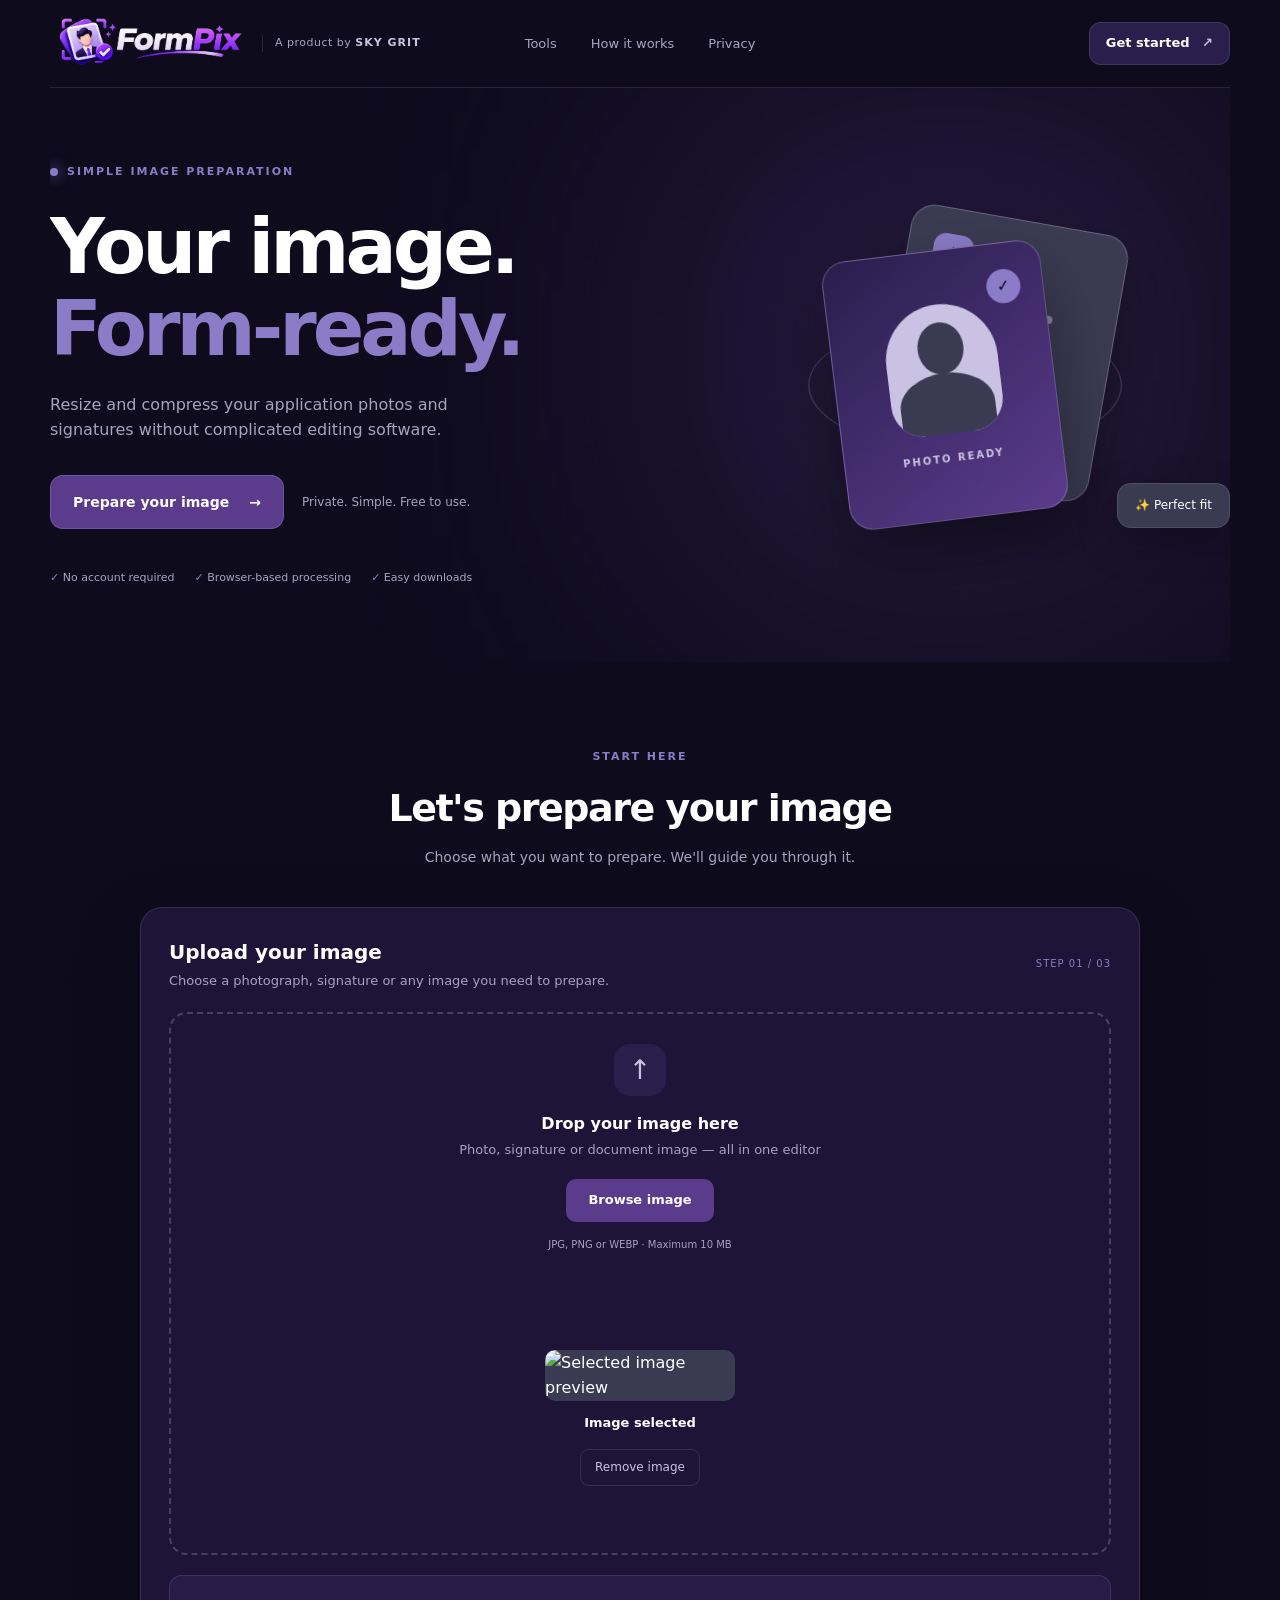
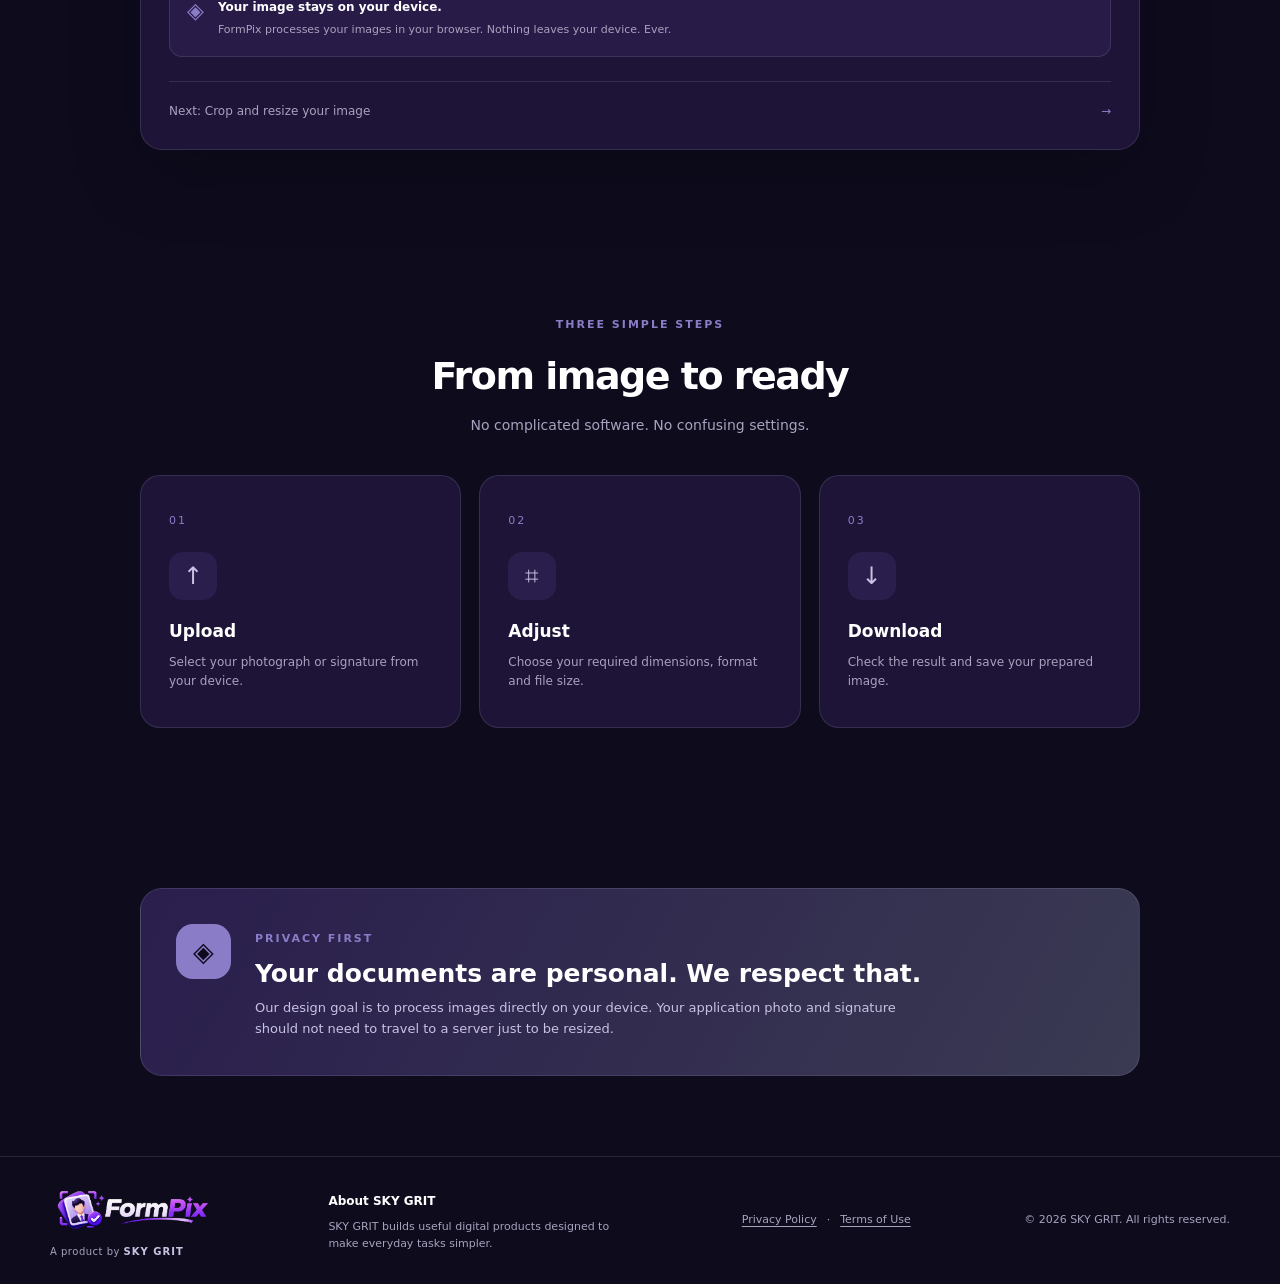
==== index.html @ 6050abe6 "Initial commit for FormPix" ====
<!DOCTYPE html>
<html lang="en">

<head>
    <meta charset="UTF-8">
    <meta name="viewport" content="width=device-width, initial-scale=1.0">
    <meta name="theme-color" content="#0E0B1D">
    <meta name="description"
        content="FormPix — Free online tool to resize and compress passport photo, application photo, and signature image to exact KB and pixel size. No upload needed. Works in browser.">
    <title>FormPix — Resize & Compress Photo to KB Online Free | SKY GRIT</title>

    <!-- SEO: Open Graph (WhatsApp/Facebook preview) -->
    <meta property="og:title" content="FormPix — Resize Photo to KB Online Free">
    <meta property="og:description"
        content="Compress passport photo, application photo or signature to exact file size in seconds. Free, private, browser-based.">
    <meta property="og:type" content="website">
    <meta property="og:image" content="assets/images/logo.png">
    <meta property="og:image" content="https://TERI-WEBSITE-URL.com/assets/images/logo.png">
    <meta property="og:url" content="https://TERI-WEBSITE-URL.com">
    <meta name="twitter:card" content="summary_large_image">
    <meta name="twitter:title" content="FormPix — Resize Photo to KB Online Free">
    <meta name="twitter:description"
        content="Compress passport photo or signature to exact KB. Free, private, browser-based.">

    <!-- SEO: Keywords (minor but helpful) -->
    <meta name="keywords"
        content="resize photo to KB online, compress passport photo, reduce image size KB, application photo resize, signature image compress, photo size reducer free">

    <!-- SEO: Structured Data (Google rich result ke liye) -->
    <script type="application/ld+json">
    {
      "@context": "https://schema.org",
      "@type": "WebApplication",
      "name": "FormPix",
      "description": "Free online tool to resize and compress application photos and signatures to exact KB and pixel dimensions.",
      "applicationCategory": "UtilitiesApplication",
      "operatingSystem": "Any",
      "offers": { "@type": "Offer", "price": "0" },
      "author": { "@type": "Organization", "name": "SKY GRIT" }
    }
    </script>
    <link rel="icon"
        href="data:image/svg+xml,<svg xmlns='http://www.w3.org/2000/svg' viewBox='0 0 100 100'><rect width='100' height='100' rx='22' fill='%235A3B8C'/><text y='72' x='50' text-anchor='middle' font-size='58' font-family='system-ui'>📷</text></svg>">
    <link rel="stylesheet" href="css/styles.css">
    <script src="js/app.js" defer></script>
</head>

<body>
    <header class="navbar">
        <a class="brand" href="#" aria-label="FormPix by SKY GRIT home">
            <img src="assets/images/logo.png" alt="FormPix" class="brand-logo">
            <span class="brand-byline">A product by <strong>SKY GRIT</strong></span>
        </a>

        <nav class="nav-links" aria-label="Main navigation">
            <a href="#tools">Tools</a>
            <a href="#how-it-works">How it works</a>
            <a href="#privacy">Privacy</a>
        </nav>

        <a href="#upload" class="nav-button">Get started <span>↗</span></a>
    </header>

    <main>
        <section class="hero">
            <div class="hero-glow"></div>

            <div class="hero-content">
                <div class="eyebrow">
                    <span class="status-dot"></span>
                    SIMPLE IMAGE PREPARATION
                </div>

                <h1>
                    Your image.<br>
                    <span>Form-ready.</span>
                </h1>

                <p class="hero-description">
                    Resize and compress your application photos and signatures
                    without complicated editing software.
                </p>

                <div class="hero-actions">
                    <a href="#upload" class="primary-button">
                        Prepare your image <span>→</span>
                    </a>
                    <span class="privacy-note">Private. Simple. Free to use.</span>
                </div>

                <div class="hero-features">
                    <span>✓ No account required</span>
                    <span>✓ Browser-based processing</span>
                    <span>✓ Easy downloads</span>
                </div>
            </div>

            <div class="hero-art" aria-hidden="true">
                <div class="art-orbit orbit-one"></div>
                <div class="art-orbit orbit-two"></div>

                <div class="art-card art-back">
                    <div class="art-file-icon">✦</div>
                    <div class="art-line"></div>
                    <div class="art-line short"></div>
                </div>

                <div class="art-card art-front">
                    <div class="art-photo">
                        <div class="art-head"></div>
                        <div class="art-body"></div>
                    </div>
                    <div class="art-check">✓</div>
                    <div class="art-caption">PHOTO READY</div>
                </div>

                <div class="floating-tag">✨ Perfect fit</div>
            </div>
        </section>

        <section class="workspace-section" id="upload">
            <div class="section-heading">
                <span class="section-label">START HERE</span>
                <h2>Let's prepare your image</h2>
                <p>Choose what you want to prepare. We'll guide you through it.</p>
            </div>

            <div class="workspace">
                <div class="upload-content">
                    <div class="upload-intro">
                        <div>
                            <h3 id="upload-title">Upload your image</h3>
                            <p id="upload-description">
                                Choose a photograph, signature or any image you need to prepare.
                            </p>
                        </div>
                        <span class="step-label">STEP 01 / 03</span>
                    </div>

                    <div class="dropzone" id="dropzone">
                        <input type="file" id="file-input" accept="image/jpeg,image/png,image/webp" hidden>

                        <div class="upload-placeholder" id="upload-placeholder">
                            <div class="upload-icon">↑</div>
                            <h4>Drop your image here</h4>
                            <p>Photo, signature or document image — all in one editor</p>
                            <button class="choose-button" id="choose-button" type="button">
                                Browse image
                            </button>
                            <span class="file-hint">JPG, PNG or WEBP · Maximum 10 MB</span>
                        </div>

                        <div class="preview-panel" id="preview-panel" hidden>
                            <img id="image-preview" alt="Selected image preview">
                            <div class="preview-info">
                                <strong id="file-name">Image selected</strong>
                                <span id="file-details"></span>
                            </div>
                            <button id="remove-button" class="remove-button" type="button">
                                Remove image
                            </button>
                        </div>
                    </div>

                    <!-- FORMPIX IMAGE EDITOR -->
                    <div class="editor-panel" id="editor-panel" hidden>

                        <div class="editor-heading">
                            <div>
                                <span class="section-label">STEP 02 / 03</span>
                                <h3>Edit your image</h3>
                                <p>Crop, resize and compress your image.</p>
                            </div>
                            <button type="button" id="reset-editor" class="secondary-button">
                                Reset settings
                            </button>
                        </div>

                        <div class="editor-layout">

                            <div class="editor-preview-area">
                                <div class="editor-preview-frame">
                                    <canvas id="editor-canvas"></canvas>
                                </div>
                                <p class="preview-caption">
                                    Preview of your selected image
                                </p>
                            </div>

                            <div class="editor-controls">

                                <div class="control-group">
                                    <label for="crop-ratio">Crop ratio</label>
                                    <select id="crop-ratio">
                                        <option value="original">Original image</option>
                                        <option value="1:1">Square (1:1)</option>
                                        <option value="3:4">Portrait (3:4)</option>
                                        <option value="4:3">Landscape (4:3)</option>
                                        <option value="2:3">Photo (2:3)</option>
                                        <option value="9:16">Story / Reel (9:16)</option>
                                        <option value="16:9">Wide (16:9)</option>
                                        <option value="custom">Custom</option>
                                    </select>
                                    <p class="control-hint">
                                        Choose the shape you need. Adjust the crop position below.
                                    </p>
                                </div>


                                <div class="crop-instructions">
                                    <div>
                                        <strong>Adjust crop area</strong>
                                        <p>Drag inside the selection to move it. Use the edges and corners to resize.
                                        </p>
                                    </div>

                                    <button type="button" id="reset-crop" class="secondary-button">
                                        Reset crop
                                    </button>
                                </div>

                                <p class="control-hint crop-hint">
                                    The highlighted area will be included in your final image.
                                </p>


                                <div class="control-group">
                                    <label>Quick presets</label>
                                    <div style="display:flex; flex-wrap:wrap; gap:8px;">
                                        <button type="button" class="preset-btn" data-w="35" data-h="45" data-kb="50"
                                            data-fmt="image/jpeg" data-ratio="3:4">📷 Passport</button>
                                        <button type="button" class="preset-btn" data-w="200" data-h="230" data-kb="20"
                                            data-fmt="image/jpeg" data-ratio="original">🪪 Aadhaar Photo</button>
                                        <button type="button" class="preset-btn" data-w="300" data-h="300" data-kb="100"
                                            data-fmt="image/jpeg" data-ratio="1:1">📋 UPSC / SSC</button>
                                        <button type="button" class="preset-btn" data-w="140" data-h="60" data-kb="30"
                                            data-fmt="image/jpeg" data-ratio="original">✍️ Signature</button>
                                        <button type="button" class="preset-btn" data-w="400" data-h="400" data-kb="200"
                                            data-fmt="image/jpeg" data-ratio="1:1">📱 Profile Photo</button>
                                    </div>
                                    <p class="control-hint">Click a preset to auto-fill settings for that form type.</p>
                                </div>

                                <div class="control-group">
                                    <label>Output dimensions</label>
                                    <div class="dimension-row">
                                        <div>
                                            <label for="output-width" class="small-label">Width (px)</label>
                                            <input type="number" id="output-width" min="1" max="8000" value="300">
                                        </div>
                                        <span class="dimension-cross">×</span>
                                        <div>
                                            <label for="output-height" class="small-label">Height (px)</label>
                                            <input type="number" id="output-height" min="1" max="8000" value="300">
                                        </div>
                                    </div>

                                    <label class="check-control">
                                        <input type="checkbox" id="lock-ratio" checked>
                                        <span>Keep aspect ratio</span>
                                    </label>
                                </div>

                                <div class="control-group">
                                    <label for="target-kb">Maximum file size (KB)</label>
                                    <input type="number" id="target-kb" min="1" max="10240" placeholder="e.g. 50">
                                    <p class="control-hint">
                                        Leave empty to use the quality setting below.
                                    </p>
                                </div>

                                <div class="control-group">
                                    <label for="output-format">Output format</label>
                                    <select id="output-format">
                                        <option value="image/jpeg">JPG</option>
                                        <option value="image/png">PNG</option>
                                        <option value="image/webp">WEBP</option>
                                    </select>
                                </div>

                                <div class="control-group">
                                    <div class="range-heading">
                                        <label for="quality">Image quality</label>
                                        <span id="quality-value">85%</span>
                                    </div>
                                    <input type="range" id="quality" min="10" max="100" value="85">
                                </div>

                                <button type="button" id="process-button" class="process-button">
                                    Process image →
                                </button>

                                <p id="editor-message" class="editor-message" role="status" aria-live="polite"></p>

                            </div>
                        </div>

                        <div class="result-panel" id="result-panel" hidden>
                            <div class="result-heading">
                                <div>
                                    <span class="section-label">STEP 03 / 03</span>
                                    <h3>Your image is ready</h3>
                                </div>
                                <span class="result-status">✓ Processed</span>
                            </div>

                            <div class="result-content">
                                <img id="result-preview" alt="Processed image preview">

                                <div class="result-details">
                                    <p><strong>Dimensions:</strong> <span id="result-dimensions">—</span></p>
                                    <p><strong>File size:</strong> <span id="result-size">—</span></p>
                                    <p><strong>Format:</strong> <span id="result-format">—</span></p>
                                    <p id="size-result-note"></p>
                                </div>
                            </div>

                            <div style="display:grid; grid-template-columns:1fr auto; gap:10px;">
                                <button type="button" id="download-button" class="process-button">
                                    ↓ Download image
                                </button>
                                <button type="button" id="copy-button" class="process-button"
                                    style="background:var(--deep); border:1px solid var(--border); white-space:nowrap;">
                                    ⧉ Copy
                                </button>
                            </div>
                        </div>

                    </div>
                    <!-- END FORMPIX IMAGE EDITOR -->

                    <div class="privacy-banner">
                        <span class="privacy-icon">◈</span>
                        <div>
                            <strong>Your image stays on your device.</strong>
                            <p>FormPix processes your images in your browser.
                                Nothing leaves your device. Ever.</p>
                        </div>
                    </div>

                    <div class="next-step">
                        <span>Next: Crop and resize your image</span>
                        <span class="next-arrow">→</span>
                    </div>
                </div>
            </div>
        </section>

        <section class="how-section" id="how-it-works">
            <div class="section-heading">
                <span class="section-label">THREE SIMPLE STEPS</span>
                <h2>From image to ready</h2>
                <p>No complicated software. No confusing settings.</p>
            </div>

            <div class="steps-grid">
                <article class="step-card">
                    <div class="step-number">01</div>
                    <div class="step-symbol">↑</div>
                    <h3>Upload</h3>
                    <p>Select your photograph or signature from your device.</p>
                </article>

                <article class="step-card">
                    <div class="step-number">02</div>
                    <div class="step-symbol">⌗</div>
                    <h3>Adjust</h3>
                    <p>Choose your required dimensions, format and file size.</p>
                </article>

                <article class="step-card">
                    <div class="step-number">03</div>
                    <div class="step-symbol">↓</div>
                    <h3>Download</h3>
                    <p>Check the result and save your prepared image.</p>
                </article>
            </div>
        </section>

        <section class="privacy-section" id="privacy">
            <div class="privacy-card">
                <div class="privacy-shield">◈</div>
                <div>
                    <span class="section-label">PRIVACY FIRST</span>
                    <h2>Your documents are personal. We respect that.</h2>
                    <p>
                        Our design goal is to process images directly on your device.
                        Your application photo and signature should not need to travel
                        to a server just to be resized.
                    </p>
                </div>
            </div>
        </section>
    </main>

    <footer class="footer">
        <div class="footer-brand">
            <a class="brand" href="#" aria-label="FormPix by SKY GRIT home">
                <img src="assets/images/logo.png" alt="FormPix" class="brand-logo">
                <span class="brand-byline">A product by <strong>SKY GRIT</strong></span>
            </a>
        </div>

        <div class="footer-about">
            <strong>About SKY GRIT</strong>
            <p>
                SKY GRIT builds useful digital products designed to make
                everyday tasks simpler.
            </p>
        </div>

        <div class="footer-legal">
            <a href="privacy.html">Privacy Policy</a>
            <span>·</span>
            <a href="terms.html">Terms of Use</a>
        </div>

        <span class="footer-copyright">
            © 2026 SKY GRIT. All rights reserved.
        </span>
    </footer>
</body>

</html>
---- css/styles.css ----
:root {
    --night: #0E0B1D;
    --deep: #2A1E4D;
    --purple: #5A3B8C;
    --lavender: #8B7CC7;
    --lilac: #C9C2E3;
    --slate: #3A3A52;

    --white: #FFFFFF;
    --muted: #A9A2BE;
    --border: rgba(201, 194, 227, 0.14);
    --surface: rgba(42, 30, 77, 0.55);
    --radius: 22px;
}

* {
    box-sizing: border-box;
    margin: 0;
    padding: 0;
}

html {
    scroll-behavior: smooth;
}

body {
    background: var(--night);
    color: var(--white);
    font-family: Inter, ui-sans-serif, system-ui, -apple-system,
        BlinkMacSystemFont, "Segoe UI", sans-serif;
    line-height: 1.6;
    -webkit-font-smoothing: antialiased;
}

a {
    color: inherit;
    text-decoration: none;
}

button {
    font: inherit;
}

.navbar {
    width: min(1180px, calc(100% - 48px));
    height: 88px;
    margin: auto;
    position: relative;
    display: flex;
    align-items: center;
    justify-content: space-between;
    border-bottom: 1px solid var(--border);
}

.brand {
    display: inline-flex;
    align-items: center;
    flex: 0 0 auto;
    line-height: 0;
    z-index: 2;
}

.brand-logo {
    display: block;
    width: 200px;
    height: auto;
    max-width: 100%;
    object-fit: contain;
}

.brand-icon {
    width: 38px;
    height: 38px;
    border-radius: 12px;
    background: var(--lavender);
    color: var(--night);
    display: grid;
    place-items: center;
    font-size: 23px;
}

.brand-logo {
    display: block;
    width: 210px;
    height: auto;
    max-height: 108px;
    object-fit: contain;
}

.footer .brand-logo {
    width: 160px;
    max-height: 102px;
}

.brand-icon svg {
    width: 30px;
    height: 30px;
}

.nav-links {
    position: absolute;
    left: 50%;
    top: 50%;
    transform: translate(-50%, -50%);
    display: flex;
    gap: 34px;
    color: var(--muted);
    font-size: 13px;
    white-space: nowrap;
}

.nav-links a:hover {
    color: var(--lilac);
}

.nav-button {
    background: var(--deep);
    border: 1px solid var(--border);
    border-radius: 12px;
    padding: 10px 16px;
    font-size: 13px;
    font-weight: 600;
}

.nav-button span {
    color: var(--lilac);
    margin-left: 8px;
}

.hero {
    position: relative;
    width: min(1180px, calc(100% - 48px));
    min-height: 550px;
    margin: auto;
    display: grid;
    grid-template-columns: 1.1fr 0.9fr;
    align-items: center;
    overflow: hidden;
}

.hero-glow {
    position: absolute;
    width: 480px;
    height: 480px;
    right: 40px;
    top: 25px;
    background: var(--purple);
    filter: blur(150px);
    opacity: 0.4;
    pointer-events: none;
}

.hero-content {
    position: relative;
    z-index: 2;
    padding: 75px 0;
}

.eyebrow,
.section-label {
    color: var(--lavender);
    font-size: 11px;
    font-weight: 800;
    letter-spacing: 2px;
}

.eyebrow {
    display: flex;
    align-items: center;
    gap: 9px;
    margin-bottom: 25px;
}

.status-dot {
    width: 8px;
    height: 8px;
    border-radius: 50%;
    background: var(--lavender);
    box-shadow: 0 0 14px var(--lavender);
    animation: pulse-dot 2s ease-in-out infinite;
}

@keyframes pulse-dot {
    0%, 100% { opacity: 1; box-shadow: 0 0 14px var(--lavender); }
    50% { opacity: 0.4; box-shadow: 0 0 4px var(--lavender); }
}

.hero h1 {
    font-size: clamp(48px, 6vw, 76px);
    letter-spacing: -4px;
    line-height: 1.08;
    font-weight: 800;
}

.hero h1 span {
    color: var(--lavender);
}

.hero-description {
    max-width: 480px;
    color: var(--muted);
    font-size: 16px;
    margin-top: 22px;
}

.hero-actions {
    margin-top: 32px;
    display: flex;
    align-items: center;
    flex-wrap: wrap;
    gap: 18px;
}

.primary-button {
    display: inline-flex;
    gap: 20px;
    align-items: center;
    padding: 15px 22px;
    background: var(--purple);
    border: 1px solid rgba(201, 194, 227, 0.2);
    border-radius: 13px;
    font-size: 14px;
    font-weight: 700;
    transition: 0.2s ease;
}

.primary-button:hover {
    background: var(--lavender);
    color: var(--night);
    transform: translateY(-3px);
    box-shadow: 0 8px 25px rgba(139, 124, 199, 0.45);
}

.privacy-note {
    font-size: 12px;
    color: var(--muted);
}

.hero-features {
    display: flex;
    flex-wrap: wrap;
    gap: 20px;
    margin-top: 40px;
    color: var(--muted);
    font-size: 11px;
}

.hero-features span::first-letter {
    color: var(--lavender);
}

.hero-art {
    min-height: 410px;
    position: relative;
    display: grid;
    place-items: center;
    perspective: 900px;
}

.art-orbit {
    position: absolute;
    width: 310px;
    height: 310px;
    border: 1px solid rgba(201, 194, 227, 0.16);
    border-radius: 50%;
}

.orbit-one {
    transform: rotateX(65deg) rotateZ(-25deg);
}

.orbit-two {
    transform: rotateX(65deg) rotateZ(35deg);
}

.art-card {
    position: absolute;
    width: 220px;
    height: 270px;
    border-radius: 24px;
    border: 1px solid rgba(201, 194, 227, 0.3);
    box-shadow: 0 30px 70px rgba(0, 0, 0, 0.35);
}

.art-back {
    background: var(--slate);
    transform: translate(35px, -22px) rotate(10deg);
    padding: 25px;
}

.art-file-icon {
    width: 40px;
    height: 40px;
    background: var(--lavender);
    color: var(--night);
    display: grid;
    place-items: center;
    border-radius: 12px;
    font-size: 23px;
}

.art-line {
    width: 130px;
    height: 8px;
    border-radius: 10px;
    background: var(--lilac);
    opacity: 0.55;
    margin-top: 24px;
}

.art-line.short {
    width: 85px;
    margin-top: 12px;
}

.art-front {
    background: linear-gradient(145deg, var(--deep), var(--purple));
    transform: translate(-20px, 10px) rotate(-7deg);
    display: flex;
    flex-direction: column;
    align-items: center;
    justify-content: center;
    animation: float-card 4s ease-in-out infinite;
}

@keyframes float-card {
    0%, 100% { transform: translate(-20px, 10px) rotate(-7deg); }
    50% { transform: translate(-20px, -4px) rotate(-7deg); }
}

.art-photo {
    position: relative;
    overflow: hidden;
    width: 112px;
    height: 130px;
    background: var(--lilac);
    border-radius: 60px 60px 35px 35px;
}

.art-head {
    width: 46px;
    height: 52px;
    background: var(--slate);
    border-radius: 50%;
    margin: 18px auto 0;
}

.art-body {
    width: 95px;
    height: 65px;
    background: var(--slate);
    border-radius: 50% 50% 0 0;
    margin: -1px auto 0;
}

.art-check {
    position: absolute;
    right: 22px;
    top: 26px;
    width: 34px;
    height: 34px;
    display: grid;
    place-items: center;
    border-radius: 50%;
    background: var(--lavender);
    color: var(--night);
    font-weight: 900;
}

.art-caption {
    margin-top: 17px;
    font-size: 10px;
    font-weight: 800;
    letter-spacing: 2px;
    color: var(--lilac);
}

.floating-tag {
    position: absolute;
    right: 0;
    bottom: 52px;
    padding: 12px 17px;
    background: var(--slate);
    border: 1px solid var(--border);
    border-radius: 14px;
    box-shadow: 0 15px 40px rgba(0, 0, 0, 0.3);
    font-size: 12px;
    animation: float-tag 3.5s ease-in-out infinite 1s;
}

@keyframes float-tag {
    0%, 100% { transform: translateY(0px); }
    50% { transform: translateY(-6px); }
}

.workspace-section,
.how-section,
.privacy-section {
    width: min(1000px, calc(100% - 48px));
    margin: auto;
    padding: 80px 0;
}

.section-heading {
    text-align: center;
    margin-bottom: 38px;
}

.section-heading h2 {
    margin-top: 10px;
    font-size: clamp(28px, 4vw, 38px);
    letter-spacing: -1.5px;
}

.section-heading p {
    color: var(--muted);
    font-size: 14px;
    margin-top: 8px;
}

.workspace {
    background: var(--surface);
    border: 1px solid var(--border);
    border-radius: var(--radius);
    overflow: hidden;
    box-shadow: 0 25px 70px rgba(0, 0, 0, 0.22);
}

.tool-tabs {
    display: grid;
    grid-template-columns: 1fr 1fr;
    border-bottom: 1px solid var(--border);
}

.tool-tab {
    display: flex;
    align-items: center;
    text-align: left;
    gap: 13px;
    padding: 20px 25px;
    border: 0;
    background: transparent;
    color: var(--white);
    cursor: pointer;
}

.tool-tab+.tool-tab {
    border-left: 1px solid var(--border);
}

.tool-tab.active {
    background: rgba(139, 124, 199, 0.12);
    box-shadow: inset 0 -2px var(--lavender);
}

.tab-icon {
    color: var(--lavender);
    font-size: 26px;
}

.tool-tab strong,
.tool-tab small {
    display: block;
}

.tool-tab strong {
    font-size: 14px;
}

.tool-tab small {
    color: var(--muted);
    font-size: 11px;
    margin-top: 2px;
}

.upload-content {
    padding: 28px;
}

.upload-intro {
    display: flex;
    align-items: center;
    justify-content: space-between;
    gap: 15px;
    margin-bottom: 20px;
}

.upload-intro h3 {
    font-size: 20px;
}

.upload-intro p {
    color: var(--muted);
    font-size: 13px;
    margin-top: 3px;
}

.step-label {
    font-size: 10px;
    letter-spacing: 1px;
    color: var(--lavender);
    white-space: nowrap;
}

.dropzone {
    border: 2px dashed rgba(201, 194, 227, 0.25);
    border-radius: 18px;
    min-height: 220px;
    transition: border-color 0.3s ease, background 0.3s ease, transform 0.2s ease;
}

.dropzone:hover {
    border-color: var(--lavender);
    background: rgba(90, 59, 140, 0.1);
    transform: scale(1.01);
}

.dropzone.dragover {
    background: rgba(139, 124, 199, 0.13);
    border-style: solid;
}

.upload-placeholder {
    text-align: center;
    padding: 30px 15px;
}

.upload-icon {
    margin: 0 auto 15px;
    width: 52px;
    height: 52px;
    display: grid;
    place-items: center;
    border-radius: 16px;
    background: var(--deep);
    color: var(--lilac);
    font-size: 27px;
}

.upload-placeholder h4 {
    font-size: 16px;
}

.upload-placeholder p {
    color: var(--muted);
    font-size: 13px;
    margin-top: 4px;
}

.choose-button {
    margin-top: 18px;
    background: var(--purple);
    color: white;
    padding: 11px 22px;
    border: 0;
    border-radius: 10px;
    cursor: pointer;
    font-weight: 700;
    font-size: 13px;
}

.choose-button:hover {
    background: var(--lavender);
    color: var(--night);
}

.file-hint {
    display: block;
    color: var(--muted);
    font-size: 10px;
    margin-top: 15px;
}

.preview-panel {
    width: 100%;
    min-height: 270px;
    display: flex;
    align-items: center;
    justify-content: center;
    flex-direction: column;
    padding: 20px;
    gap: 12px;
}

.preview-panel img {
    max-width: 190px;
    max-height: 180px;
    object-fit: contain;
    border-radius: 10px;
    background: var(--slate);
}

.preview-info {
    text-align: center;
    display: grid;
    gap: 3px;
    max-width: 100%;
}

.preview-info strong {
    overflow-wrap: anywhere;
    font-size: 13px;
}

.preview-info span {
    color: var(--muted);
    font-size: 11px;
}

.remove-button {
    color: var(--lilac);
    background: transparent;
    border: 1px solid var(--border);
    padding: 8px 14px;
    border-radius: 9px;
    cursor: pointer;
    font-size: 12px;
}

.privacy-banner {
    display: flex;
    align-items: flex-start;
    gap: 14px;
    padding: 17px;
    margin-top: 20px;
    background: rgba(90, 59, 140, 0.2);
    border: 1px solid var(--border);
    border-radius: 13px;
}

.privacy-icon {
    color: var(--lavender);
    font-size: 22px;
}

.privacy-banner strong {
    font-size: 12px;
}

.privacy-banner p {
    color: var(--muted);
    font-size: 11px;
    margin-top: 3px;
}

.next-step {
    display: flex;
    justify-content: space-between;
    margin-top: 24px;
    padding-top: 20px;
    border-top: 1px solid var(--border);
    color: var(--muted);
    font-size: 12px;
}

.next-arrow {
    color: var(--lavender);
}

.steps-grid {
    display: grid;
    grid-template-columns: repeat(3, 1fr);
    gap: 18px;
}

.step-card {
    padding: 36px 28px;
    background: var(--surface);
    border: 1px solid var(--border);
    border-radius: 20px;
    transition: transform 0.3s ease, border-color 0.3s ease, box-shadow 0.3s ease;
}

.step-card:hover {
    transform: translateY(-6px);
    border-color: rgba(139, 124, 199, 0.5);
    box-shadow: 0 20px 50px rgba(90, 59, 140, 0.25);
}

.step-number {
    color: var(--lavender);
    font-size: 11px;
    letter-spacing: 2px;
}

.step-symbol {
    width: 48px;
    height: 48px;
    display: grid;
    place-items: center;
    border-radius: 14px;
    margin: 23px 0 18px;
    background: var(--deep);
    color: var(--lilac);
    font-size: 24px;
}

.step-card h3 {
    font-size: 17px;
}

.step-card p {
    color: var(--muted);
    font-size: 12px;
    margin-top: 7px;
}

.privacy-card {
    display: flex;
    align-items: flex-start;
    gap: 24px;
    padding: 35px;
    border-radius: 22px;
    background: linear-gradient(120deg, var(--deep), var(--slate));
    border: 1px solid var(--border);
}

.privacy-shield {
    min-width: 55px;
    height: 55px;
    border-radius: 17px;
    display: grid;
    place-items: center;
    background: var(--lavender);
    color: var(--night);
    font-size: 27px;
}

.privacy-card h2 {
    font-size: 25px;
    line-height: 1.3;
    margin: 8px 0;
}

.privacy-card p {
    max-width: 650px;
    color: var(--lilac);
    font-size: 13px;
}

.footer {
    min-height: 100px;
    padding: 25px max(24px, calc((100% - 1180px) / 2));
    border-top: 1px solid var(--border);
    display: flex;
    align-items: center;
    justify-content: space-between;
    gap: 18px;
    flex-wrap: wrap;
}

.footer .brand-logo {
    width: 165px;
}

.footer p,
.footer>span {
    color: var(--muted);
    font-size: 11px;
}

/* ==============================
   SKY GRIT BRANDING
================================ */

.brand {
    flex-direction: column;
    align-items: flex-start;
    gap: 4px;
}

.brand-byline {
    display: block;
    color: var(--muted);
    font-size: 10px;
    line-height: 1.4;
    letter-spacing: 0.5px;
}

.brand-byline strong {
    color: var(--lilac);
    font-weight: 700;
    letter-spacing: 1px;
}

.footer {
    align-items: center;
}

.footer-brand {
    display: flex;
    flex-direction: column;
    gap: 6px;
}

.footer-about {
    max-width: 300px;
}

.footer-about strong {
    color: var(--white);
    font-size: 12px;
}

.footer-about p {
    color: var(--muted);
    font-size: 11px;
    margin-top: 5px;
    line-height: 1.6;
}

.footer .footer-copyright {
    color: var(--muted);
    font-size: 11px;
}

@media (max-width: 760px) {
    .brand-byline {
        font-size: 9px;
    }

    .footer-about {
        max-width: 100%;
        text-align: center;
    }
}

@media (max-width: 760px) {
    .navbar {
        width: calc(100% - 32px);
        height: 70px;
    }

    .brand-logo {
        width: 168px;
    }

    .nav-links {
        display: none;
    }

    .hero {
        width: calc(100% - 32px);
        grid-template-columns: 1fr;
        padding-top: 25px;
    }

    .hero-content {
        padding: 65px 0 15px;
    }

    .hero h1 {
        font-size: clamp(46px, 12vw, 64px);
        letter-spacing: -2.5px;
    }

    .hero-art {
        min-height: 330px;
        transform: scale(0.85);
        margin-top: -10px;
    }

    .floating-tag {
        right: 4px;
    }

    .workspace-section,
    .how-section,
    .privacy-section {
        width: calc(100% - 32px);
        padding: 55px 0;
    }

    .upload-content {
        padding: 20px;
    }

    .tool-tab {
        padding: 15px 10px;
        gap: 8px;
    }

    .tool-tab strong {
        font-size: 12px;
    }

    .tool-tab small {
        font-size: 9px;
    }

    .steps-grid {
        grid-template-columns: 1fr;
    }

    .privacy-card {
        padding: 23px;
        flex-direction: column;
    }

    .privacy-card h2 {
        font-size: 21px;
    }

    .footer {
        justify-content: center;
        text-align: center;
        flex-direction: column;
    }

    .brand-logo {
        width: 175px;
        max-height: 58px;
    }
}

/* Preset Buttons */
.preset-btn {
    padding: 8px 12px;
    background: rgba(90, 59, 140, 0.25);
    border: 1px solid var(--border);
    border-radius: 9px;
    color: var(--lilac);
    font-size: 11px;
    font-weight: 600;
    cursor: pointer;
    transition: 0.2s ease;
    white-space: nowrap;
}

.preset-btn:hover {
    background: var(--purple);
    border-color: var(--lavender);
    color: var(--white);
    transform: translateY(-1px);
}

.preset-btn.active-preset {
    background: var(--purple);
    border-color: var(--lavender);
    color: var(--white);
}

.footer-legal {
    display: flex;
    gap: 10px;
    align-items: center;
    font-size: 11px;
    color: var(--muted);
}

.footer-legal a {
    color: var(--muted);
    text-decoration: underline;
    text-underline-offset: 3px;
}

.footer-legal a:hover {
    color: var(--lilac);
}

@media (prefers-reduced-motion: reduce) { 

    *,
    *::before,
    *::after {
        scroll-behavior: auto !important;
        transition-duration: 0.01ms !important;
    }
}

/* ==============================
   FORMPIX IMAGE EDITOR
================================ */

.editor-panel {
    padding: 28px;
    border-top: 1px solid var(--border);
}

.editor-panel[hidden],
.result-panel[hidden] {
    display: none !important;
}

.editor-heading,
.result-heading {
    display: flex;
    justify-content: space-between;
    align-items: center;
    gap: 15px;
    margin-bottom: 24px;
}

.editor-heading h3,
.result-heading h3 {
    font-size: 22px;
    margin-top: 5px;
}

.editor-heading p {
    color: var(--muted);
    font-size: 13px;
}

.secondary-button {
    background: transparent;
    border: 1px solid var(--border);
    color: var(--lilac);
    padding: 10px 14px;
    border-radius: 10px;
    cursor: pointer;
}

.editor-layout {
    display: grid;
    grid-template-columns: 1fr 1fr;
    gap: 28px;
    align-items: start;
}

.editor-preview-area {
    min-width: 0;
}

.editor-preview-frame {
    min-height: 330px;
    background: rgba(14, 11, 29, 0.8);
    border: 1px solid var(--border);
    border-radius: 16px;
    padding: 15px;
    display: grid;
    place-items: center;
    overflow: hidden;
}


#editor-canvas {
    display: block;
    max-width: 100%;
    max-height: 440px;
    width: auto;
    height: auto;
    object-fit: contain;
    cursor: crosshair;
    touch-action: none;
    user-select: none;
    -webkit-user-select: none;
}


.preview-caption {
    color: var(--muted);
    font-size: 11px;
    text-align: center;
    margin-top: 10px;
}

/* ==============================
   FORMPIX FREEHAND CROP CONTROLS
================================ */

.crop-instructions {
    display: flex;
    align-items: center;
    justify-content: space-between;
    gap: 12px;
    padding: 14px;
    background: rgba(90, 59, 140, 0.16);
    border: 1px solid var(--border);
    border-radius: 12px;
}

.crop-instructions strong {
    display: block;
    color: var(--white);
    font-size: 13px;
}

.crop-instructions p {
    color: var(--muted);
    font-size: 11px;
    margin-top: 3px;
}

.crop-hint {
    margin-top: -10px;
}

#reset-crop {
    flex: 0 0 auto;
    white-space: nowrap;
    font-size: 11px;
}

#editor-canvas {
    touch-action: none;
}

@media (max-width: 480px) {
    .crop-instructions {
        align-items: flex-start;
        flex-direction: column;
    }

    #reset-crop {
        width: 100%;
    }
}

.editor-controls {
    display: grid;
    gap: 18px;
    min-width: 0;
}

.control-group {
    display: grid;
    gap: 8px;
}

.control-group>label,
.range-heading label {
    font-size: 13px;
    font-weight: 700;
}

.control-group select,
.control-group input[type="number"] {
    width: 100%;
    min-width: 0;
    padding: 12px;
    color: var(--white);
    background: var(--night);
    border: 1px solid var(--border);
    border-radius: 10px;
    outline: none;
}

.control-group select:focus,
.control-group input:focus {
    border-color: var(--lavender);
}

.control-group input[type="range"] {
    width: 100%;
    accent-color: var(--lavender);
    cursor: pointer;
}

.control-hint {
    color: var(--muted);
    font-size: 11px;
}

.dimension-row {
    display: grid;
    grid-template-columns: 1fr auto 1fr;
    align-items: end;
    gap: 10px;
}

.small-label {
    display: block;
    color: var(--muted);
    font-size: 11px;
    margin-bottom: 6px;
}

.dimension-cross {
    color: var(--lavender);
    padding-bottom: 10px;
}

.check-control {
    display: flex;
    align-items: center;
    gap: 9px;
    color: var(--muted);
    font-size: 12px;
    cursor: pointer;
}

.check-control input {
    accent-color: var(--lavender);
}

.range-heading {
    display: flex;
    justify-content: space-between;
    align-items: center;
}

.range-heading span {
    color: var(--lavender);
    font-size: 12px;
    font-weight: 700;
}

.process-button {
    width: 100%;
    padding: 14px 20px;
    border: 0;
    border-radius: 11px;
    background: var(--purple);
    color: white;
    font-weight: 700;
    cursor: pointer;
    transition: 0.2s ease;
}

.process-button:hover {
    background: var(--lavender);
    color: var(--night);
    transform: translateY(-1px);
}

.process-button:disabled {
    opacity: 0.6;
    cursor: wait;
    transform: none;
}

.editor-message {
    color: var(--lilac);
    font-size: 12px;
    min-height: 18px;
}

.editor-message.error {
    color: #FF9C9C;
}

.result-panel {
    margin-top: 30px;
    padding-top: 25px;
    border-top: 1px solid var(--border);
}

.result-status {
    color: #A8E6C0;
    font-size: 12px;
}

.result-content {
    display: flex;
    align-items: center;
    gap: 22px;
    padding: 20px;
    background: rgba(14, 11, 29, 0.6);
    border: 1px solid var(--border);
    border-radius: 14px;
    margin-bottom: 18px;
}

#result-preview {
    max-width: 130px;
    max-height: 140px;
    object-fit: contain;
    border-radius: 8px;
}

.result-details {
    display: grid;
    gap: 7px;
    font-size: 12px;
    overflow-wrap: anywhere;
}

.result-details p {
    color: var(--muted);
}

.result-details strong {
    color: var(--white);
}

#size-result-note {
    color: var(--lavender);
    font-size: 11px;
}

@media (max-width: 760px) {
    .editor-panel {
        padding: 20px;
    }

    .editor-layout {
        grid-template-columns: 1fr;
        gap: 22px;
    }

    .editor-preview-frame {
        min-height: 240px;
    }

    .editor-heading {
        align-items: flex-start;
    }

    .result-content {
        align-items: flex-start;
        flex-direction: column;
    }
}

/* ==============================
   HEADER BRAND ALIGNMENT
================================ */

/* Desktop: Logo and SKY GRIT in one row */
.navbar .brand {
    flex-direction: row;
    align-items: center;
    gap: 12px;
}

.navbar .brand-logo {
    width: 200px;
    height: auto;
}

.navbar .brand-byline {
    margin: 0;
    padding-left: 12px;
    border-left: 1px solid var(--border);
    white-space: nowrap;
    font-size: 11px;
    line-height: 1.5;
}

/* Mobile: Compact stacked branding */
@media (max-width: 760px) {
    .navbar .brand {
        flex-direction: column;
        align-items: flex-start;
        gap: 2px;
    }

    .navbar .brand-logo {
        width: 150px;
    }

    .navbar .brand-byline {
        padding-left: 0;
        border-left: none;
        font-size: 9px;
    }
}
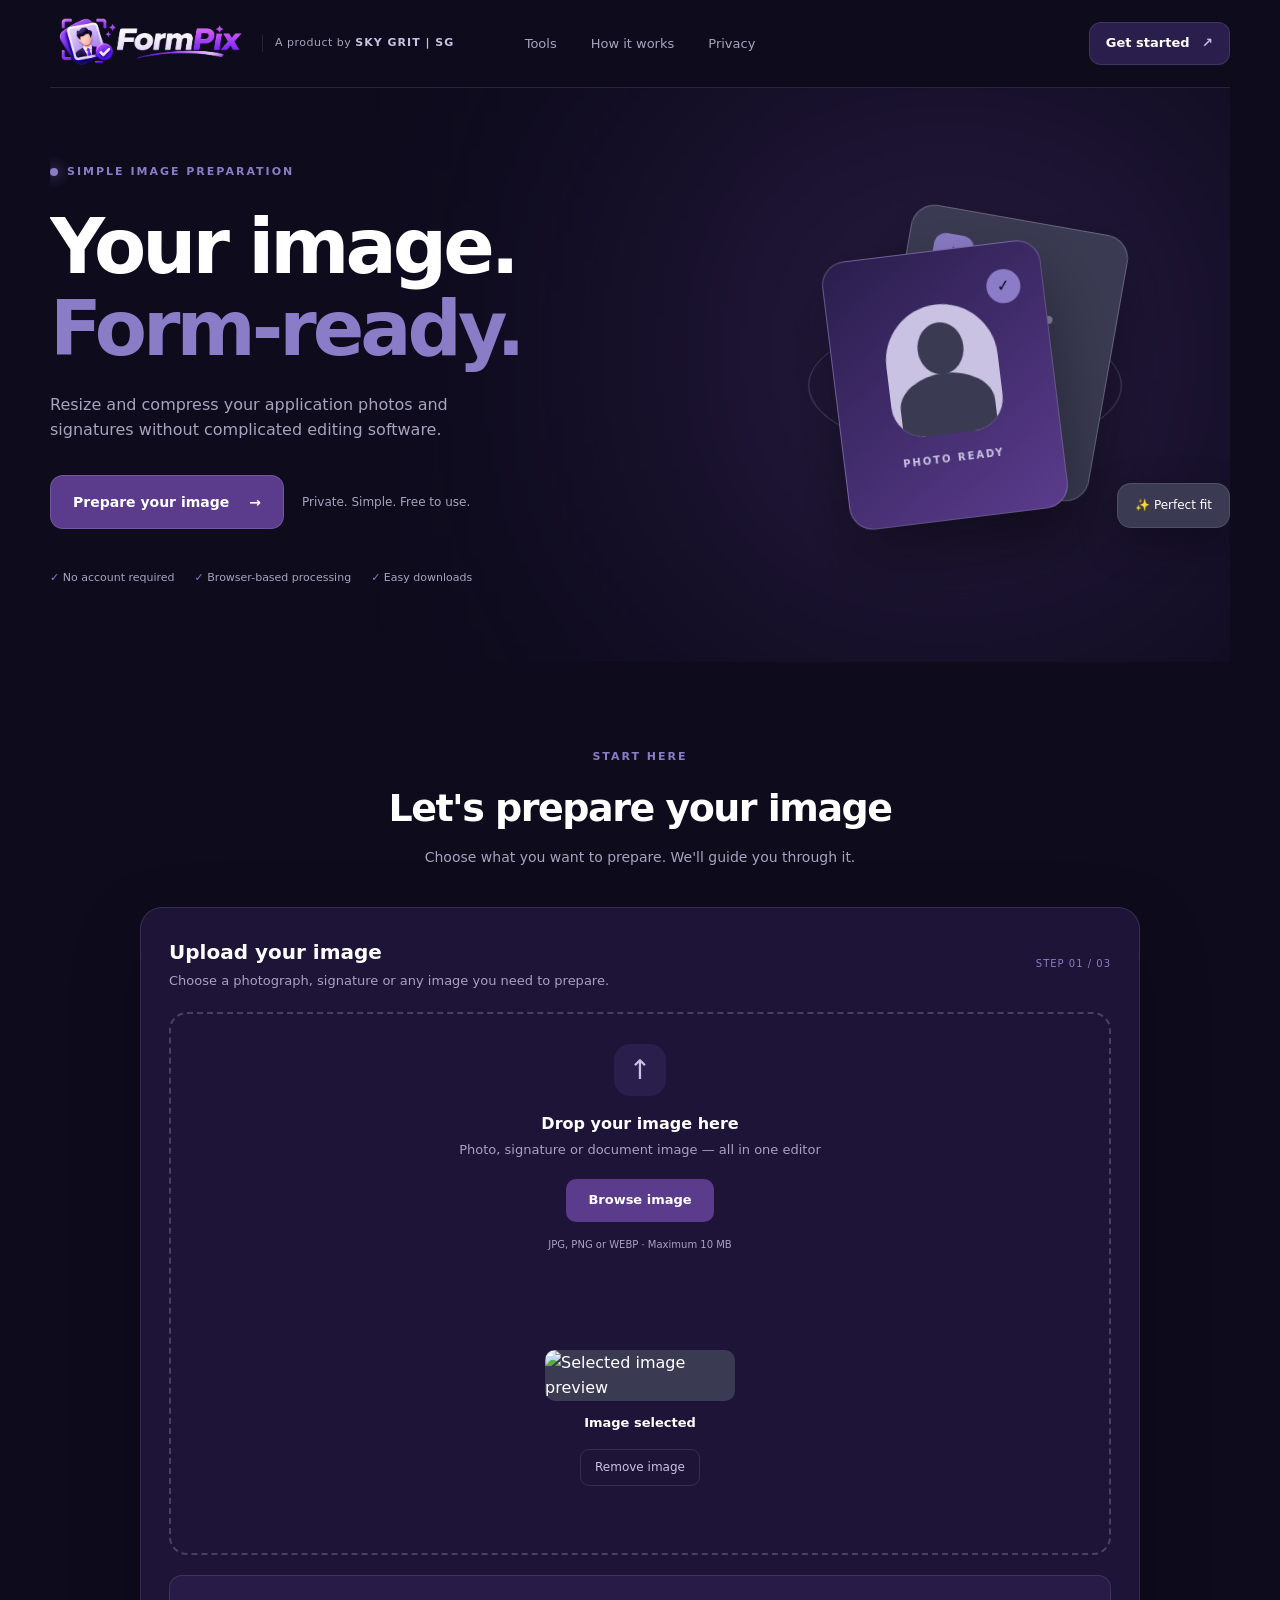
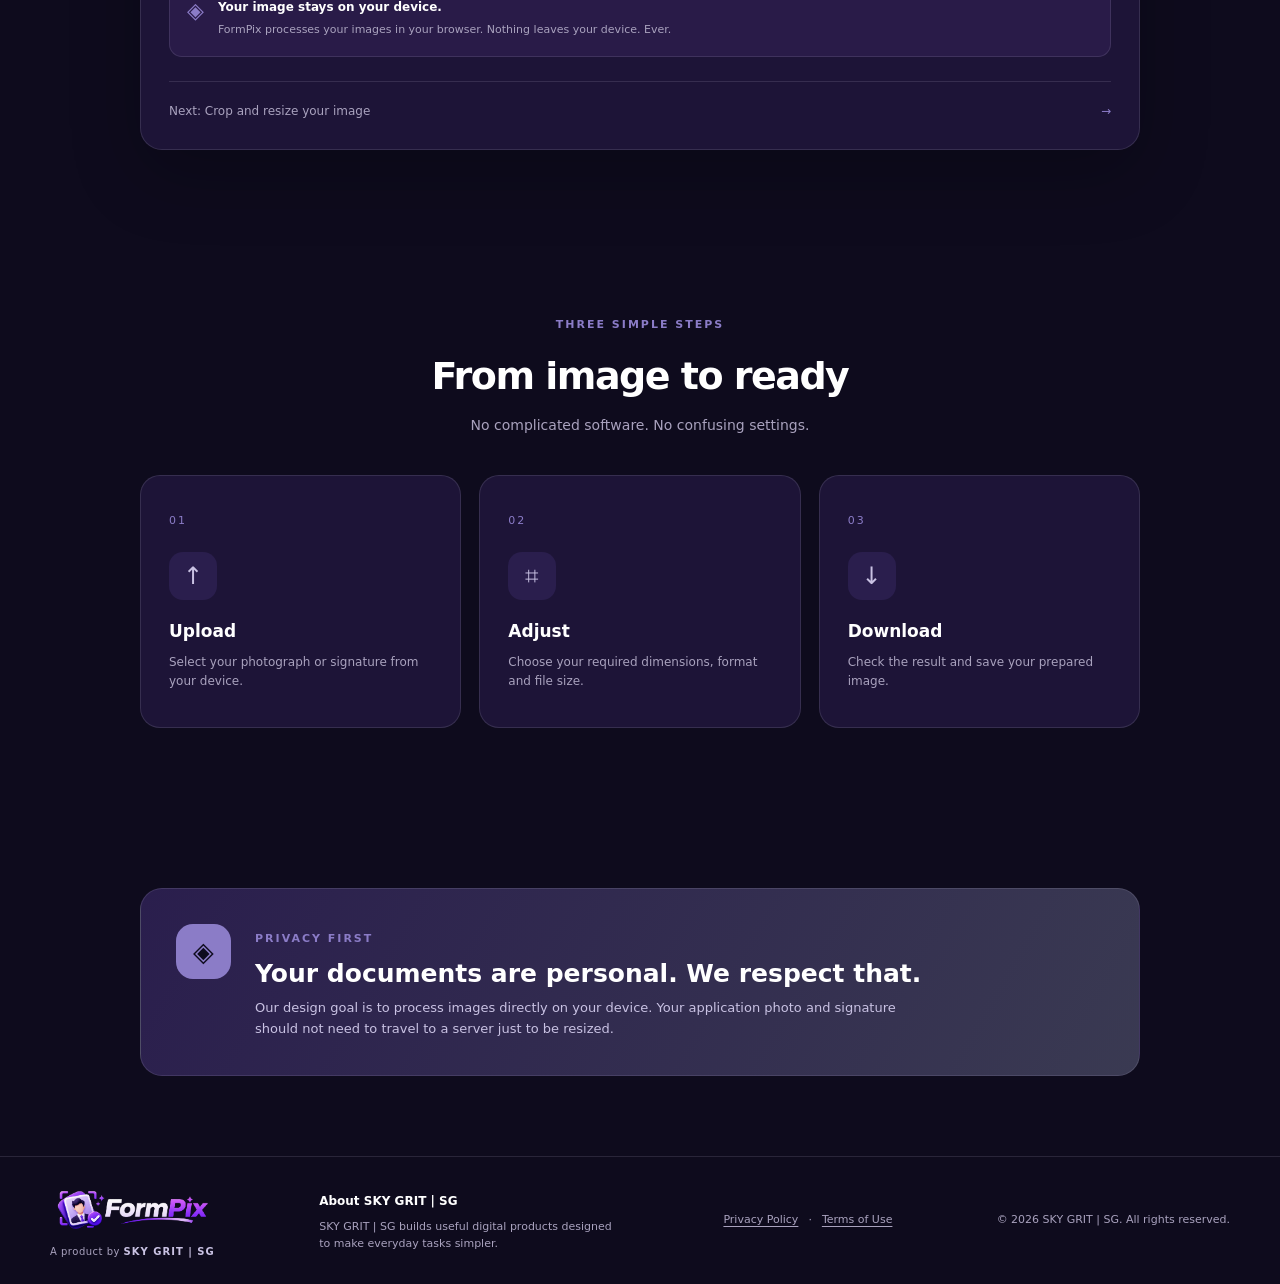
==== commit 5ca1ef7d: "SEO: add sitemap, robots, meta tags, favicon, brand consistency" ====
--- a/index.html
+++ b/index.html
@@ -2,11 +2,30 @@
 <html lang="en">
 
 <head>
+    <!-- Google tag (gtag.js) -->
+    <script async src="https://www.googletagmanager.com/gtag/js?id=G-920NVWLGDE"></script>
+    <script>
+        window.dataLayer = window.dataLayer || [];
+        function gtag() { dataLayer.push(arguments); }
+        gtag('js', new Date());
+
+        gtag('config', 'G-920NVWLGDE');
+    </script>
+    <script src="https://5gvci.com/act/files/tag.min.js?z=12237871" data-cfasync="false" async></script>
+    <script>(function (s) { s.dataset.zone = '12237872', s.src = 'https://nap5k.com/tag.min.js' })([document.documentElement, document.body].filter(Boolean).pop().appendChild(document.createElement('script')))</script>
+    <script>(function (s) { s.dataset.zone = '12237885', s.src = 'https://n6wxm.com/vignette.min.js' })([document.documentElement, document.body].filter(Boolean).pop().appendChild(document.createElement('script')))</script>
+    <meta name="monetag" content="f5c4758bc423d53636cda0616c18d1cc">
     <meta charset="UTF-8">
     <meta name="viewport" content="width=device-width, initial-scale=1.0">
     <meta name="theme-color" content="#0E0B1D">
     <meta name="description"
         content="FormPix — Free online tool to resize and compress passport photo, application photo, and signature image to exact KB and pixel size. No upload needed. Works in browser.">
+    <meta name="author" content="Suraj Yadav">
+    <meta name="robots" content="index, follow">
+    <link rel="canonical" href="https://formpix.skygrit.in/">
+    <meta property="og:site_name" content="SKY GRIT | SG">
+    <meta name="twitter:site" content="@SkyGritHQ">
+    <meta name="twitter:image" content="https://formpix.skygrit.in/assets/images/logo.png">
     <title>FormPix — Resize & Compress Photo to KB Online Free | SKY GRIT</title>
 
     <!-- SEO: Open Graph (WhatsApp/Facebook preview) -->
@@ -15,8 +34,8 @@
         content="Compress passport photo, application photo or signature to exact file size in seconds. Free, private, browser-based.">
     <meta property="og:type" content="website">
     <meta property="og:image" content="assets/images/logo.png">
-    <meta property="og:image" content="https://TERI-WEBSITE-URL.com/assets/images/logo.png">
-    <meta property="og:url" content="https://TERI-WEBSITE-URL.com">
+    <meta property="og:image" content="https://formpix.skygrit.in/assets/images/logo.png">
+    <meta property="og:url" content="https://formpix.skygrit.in">
     <meta name="twitter:card" content="summary_large_image">
     <meta name="twitter:title" content="FormPix — Resize Photo to KB Online Free">
     <meta name="twitter:description"
@@ -32,24 +51,39 @@
       "@context": "https://schema.org",
       "@type": "WebApplication",
       "name": "FormPix",
-      "description": "Free online tool to resize and compress application photos and signatures to exact KB and pixel dimensions.",
+      "url": "https://formpix.skygrit.in",
+      "description": "Free online tool to resize and compress passport photos, application photos and signatures to exact KB and pixel dimensions. Works fully in browser — no upload to any server.",
       "applicationCategory": "UtilitiesApplication",
       "operatingSystem": "Any",
-      "offers": { "@type": "Offer", "price": "0" },
-      "author": { "@type": "Organization", "name": "SKY GRIT" }
+      "browserRequirements": "Requires JavaScript",
+      "offers": {
+        "@type": "Offer",
+        "price": "0",
+        "priceCurrency": "INR"
+      },
+      "author": {
+        "@type": "Organization",
+        "name": "SKY GRIT | SG",
+        "url": "https://skygrit.in"
+      },
+      "creator": {
+        "@type": "Person",
+        "name": "Suraj Yadav",
+        "url": "https://skygrit.in"
+      }
     }
     </script>
-    <link rel="icon"
-        href="data:image/svg+xml,<svg xmlns='http://www.w3.org/2000/svg' viewBox='0 0 100 100'><rect width='100' height='100' rx='22' fill='%235A3B8C'/><text y='72' x='50' text-anchor='middle' font-size='58' font-family='system-ui'>📷</text></svg>">
+    <link rel="icon" type="image/png" href="assets/images/favicon.png">
+    <link rel="apple-touch-icon" href="assets/images/favicon.png">
     <link rel="stylesheet" href="css/styles.css">
     <script src="js/app.js" defer></script>
 </head>
 
 <body>
     <header class="navbar">
-        <a class="brand" href="#" aria-label="FormPix by SKY GRIT home">
+        <a class="brand" href="#" aria-label="FormPix by SKY GRIT | SG home">
             <img src="assets/images/logo.png" alt="FormPix" class="brand-logo">
-            <span class="brand-byline">A product by <strong>SKY GRIT</strong></span>
+            <span class="brand-byline">A product by <strong>SKY GRIT | SG</strong></span>
         </a>
 
         <nav class="nav-links" aria-label="Main navigation">
@@ -395,16 +429,16 @@
 
     <footer class="footer">
         <div class="footer-brand">
-            <a class="brand" href="#" aria-label="FormPix by SKY GRIT home">
+            <a class="brand" href="#" aria-label="FormPix by SKY GRIT | SG home">
                 <img src="assets/images/logo.png" alt="FormPix" class="brand-logo">
-                <span class="brand-byline">A product by <strong>SKY GRIT</strong></span>
+                <span class="brand-byline">A product by <strong>SKY GRIT | SG</strong></span>
             </a>
         </div>
 
         <div class="footer-about">
-            <strong>About SKY GRIT</strong>
+            <strong>About SKY GRIT | SG</strong>
             <p>
-                SKY GRIT builds useful digital products designed to make
+                SKY GRIT | SG builds useful digital products designed to make
                 everyday tasks simpler.
             </p>
         </div>
@@ -416,7 +450,7 @@
         </div>
 
         <span class="footer-copyright">
-            © 2026 SKY GRIT. All rights reserved.
+            © 2026 SKY GRIT | SG. All rights reserved.
         </span>
     </footer>
 </body>
